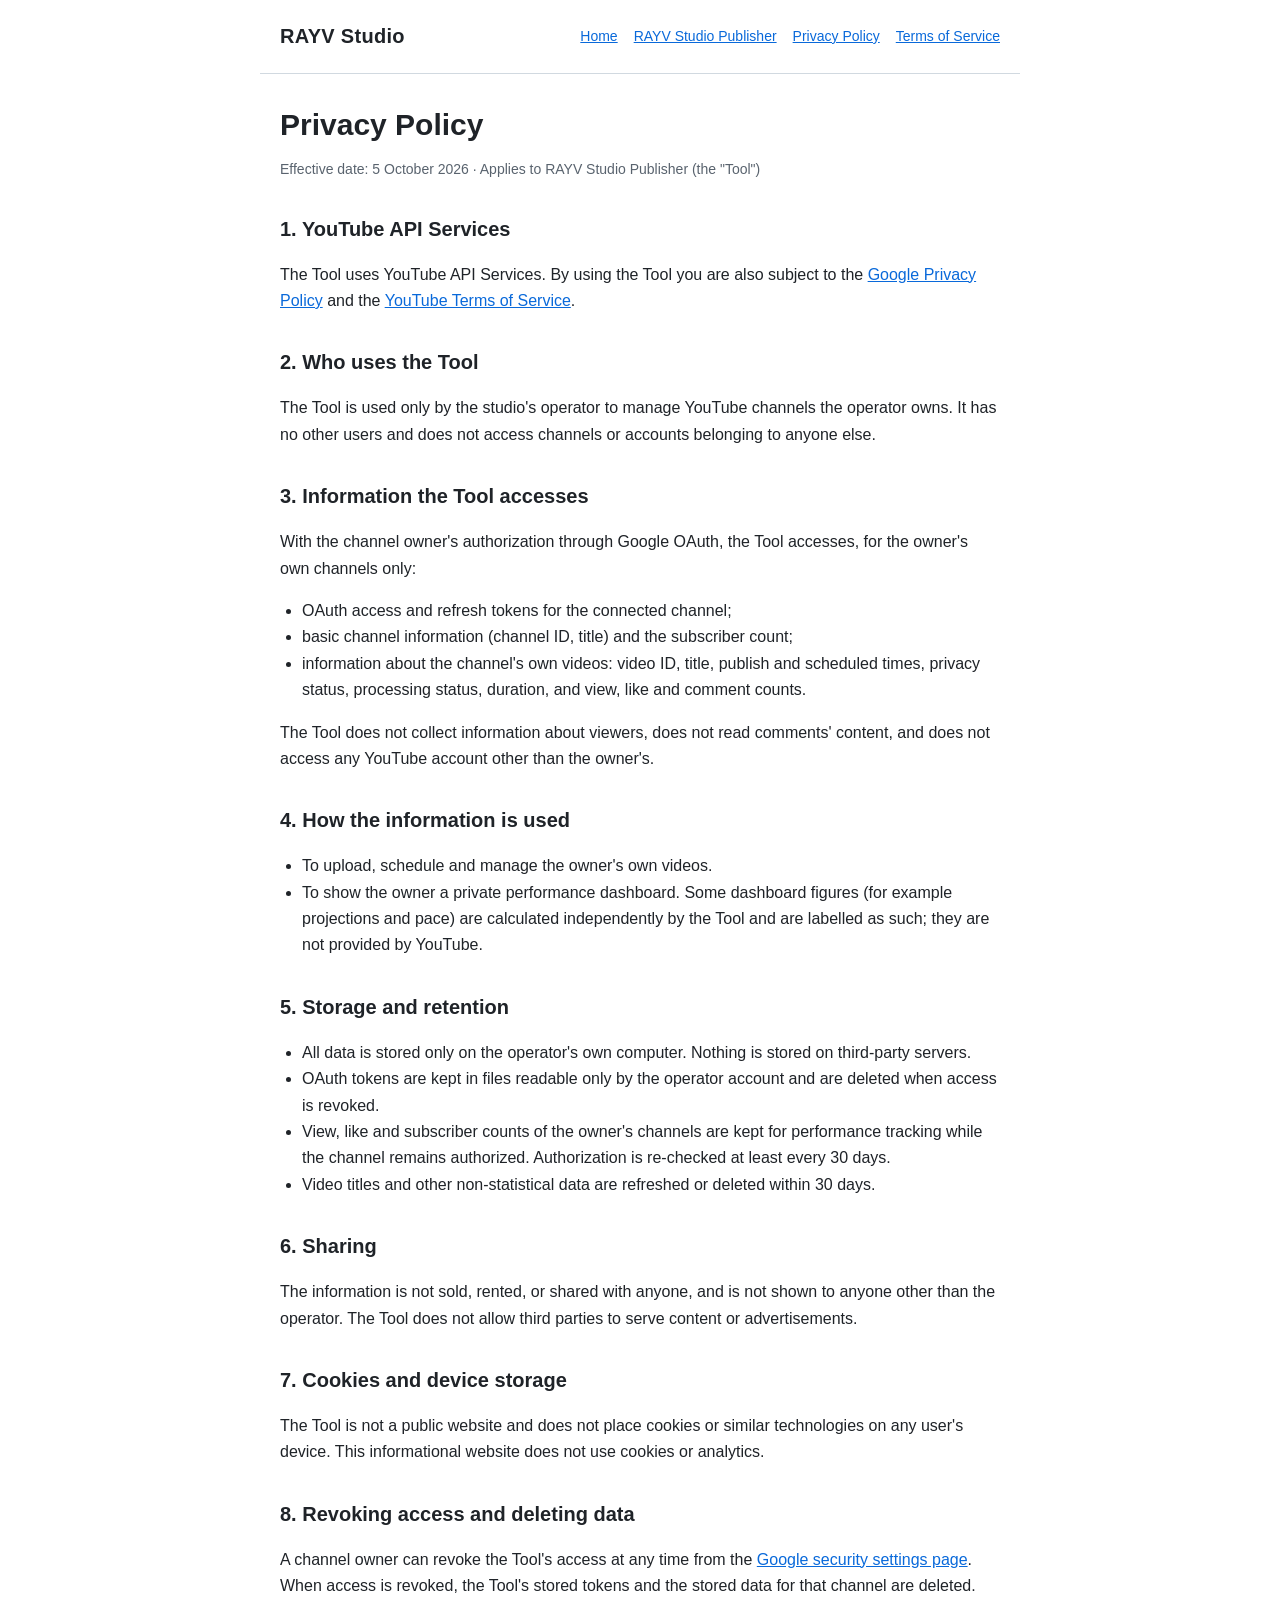
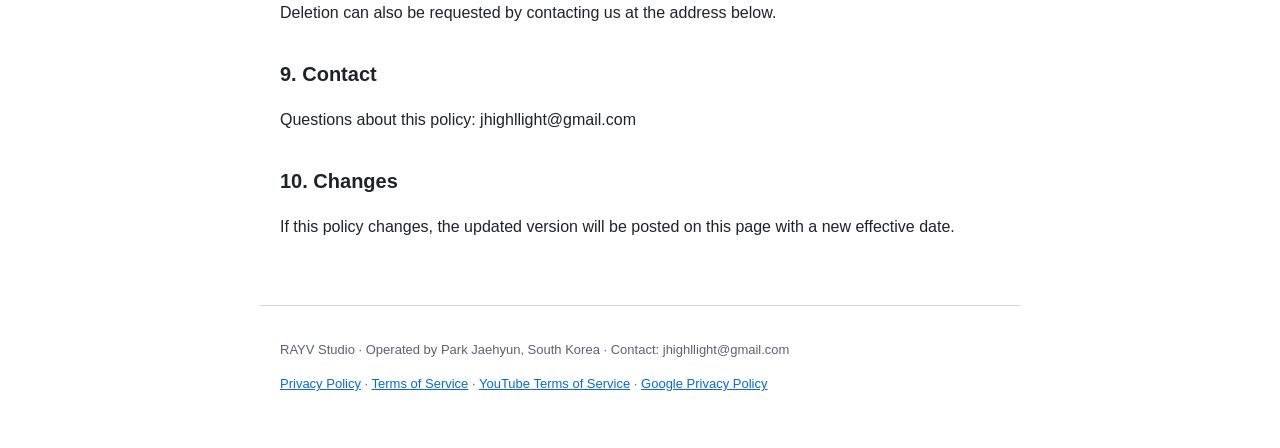
==== privacy.html @ f0af3551 "Add RAYV Studio site with publisher, privacy policy and terms pages Co-Authored-By: Claude Opus 5.5 " ====
<!doctype html>
<html lang="en">
<head>
<meta charset="utf-8">
<meta name="viewport" content="width=device-width, initial-scale=1">
<title>Privacy Policy — RAYV Studio Publisher</title>
<link rel="stylesheet" href="style.css">
</head>
<body>
<header>
  <a class="brand" href="index.html">RAYV Studio</a>
  <nav>
    <a href="index.html">Home</a>
    <a href="publisher.html">RAYV Studio Publisher</a>
    <a href="privacy.html">Privacy Policy</a>
    <a href="terms.html">Terms of Service</a>
  </nav>
</header>
<main>
<h1>Privacy Policy</h1>
<p class="meta">Effective date: 5 October 2026 · Applies to RAYV Studio Publisher (the "Tool")</p>

<h2>1. YouTube API Services</h2>
<p>The Tool uses YouTube API Services. By using the Tool you are also subject to the
<a href="https://www.google.com/policies/privacy" rel="noopener">Google Privacy Policy</a> and the
<a href="https://www.youtube.com/t/terms" rel="noopener">YouTube Terms of Service</a>.</p>

<h2>2. Who uses the Tool</h2>
<p>The Tool is used only by the studio's operator to manage YouTube channels the operator owns. It has no other users
and does not access channels or accounts belonging to anyone else.</p>

<h2>3. Information the Tool accesses</h2>
<p>With the channel owner's authorization through Google OAuth, the Tool accesses, for the owner's own channels only:</p>
<ul>
  <li>OAuth access and refresh tokens for the connected channel;</li>
  <li>basic channel information (channel ID, title) and the subscriber count;</li>
  <li>information about the channel's own videos: video ID, title, publish and scheduled times, privacy status,
      processing status, duration, and view, like and comment counts.</li>
</ul>
<p>The Tool does not collect information about viewers, does not read comments' content, and does not access any
YouTube account other than the owner's.</p>

<h2>4. How the information is used</h2>
<ul>
  <li>To upload, schedule and manage the owner's own videos.</li>
  <li>To show the owner a private performance dashboard. Some dashboard figures (for example projections and
      pace) are calculated independently by the Tool and are labelled as such; they are not provided by YouTube.</li>
</ul>

<h2>5. Storage and retention</h2>
<ul>
  <li>All data is stored only on the operator's own computer. Nothing is stored on third-party servers.</li>
  <li>OAuth tokens are kept in files readable only by the operator account and are deleted when access is revoked.</li>
  <li>View, like and subscriber counts of the owner's channels are kept for performance tracking while the
      channel remains authorized. Authorization is re-checked at least every 30 days.</li>
  <li>Video titles and other non-statistical data are refreshed or deleted within 30 days.</li>
</ul>

<h2>6. Sharing</h2>
<p>The information is not sold, rented, or shared with anyone, and is not shown to anyone other than the operator.
The Tool does not allow third parties to serve content or advertisements.</p>

<h2>7. Cookies and device storage</h2>
<p>The Tool is not a public website and does not place cookies or similar technologies on any user's device.
This informational website does not use cookies or analytics.</p>

<h2>8. Revoking access and deleting data</h2>
<p>A channel owner can revoke the Tool's access at any time from the
<a href="https://security.google.com/settings/security/permissions" rel="noopener">Google security settings page</a>.
When access is revoked, the Tool's stored tokens and the stored data for that channel are deleted.
Deletion can also be requested by contacting us at the address below.</p>

<h2>9. Contact</h2>
<p>Questions about this policy: jhighllight@gmail.com</p>

<h2>10. Changes</h2>
<p>If this policy changes, the updated version will be posted on this page with a new effective date.</p>
</main>
<footer>
  <p>RAYV Studio · Operated by Park Jaehyun, South Korea · Contact: jhighllight@gmail.com</p>
  <p><a href="privacy.html">Privacy Policy</a> · <a href="terms.html">Terms of Service</a> ·
    <a href="https://www.youtube.com/t/terms" rel="noopener">YouTube Terms of Service</a> ·
    <a href="https://www.google.com/policies/privacy" rel="noopener">Google Privacy Policy</a></p>
</footer>
</body>
</html>
---- style.css ----
:root {
  --ink: #1f2328; --muted: #59636e; --line: #d1d9e0; --bg: #ffffff; --soft: #f6f8fa; --accent: #0969da;
}
* { box-sizing: border-box; }
body {
  margin: 0; background: var(--bg); color: var(--ink);
  font: 16px/1.65 -apple-system, BlinkMacSystemFont, "Segoe UI", "Apple SD Gothic Neo", "Noto Sans KR", sans-serif;
}
header, main, footer { max-width: 760px; margin: 0 auto; padding: 0 20px; }
header { display: flex; flex-wrap: wrap; align-items: center; justify-content: space-between; gap: 12px; padding-block: 20px; border-bottom: 1px solid var(--line); }
.brand { font-weight: 800; font-size: 20px; color: var(--ink); text-decoration: none; letter-spacing: .3px; }
nav { display: flex; flex-wrap: wrap; gap: 16px; font-size: 14px; }
nav a, main a, footer a { color: var(--accent); }
main { padding-block: 32px 48px; }
h1 { font-size: 30px; line-height: 1.25; margin: 0 0 12px; }
h2 { font-size: 20px; margin: 32px 0 8px; }
.lead { font-size: 18px; color: var(--muted); }
.card { background: var(--soft); border: 1px solid var(--line); border-radius: 10px; padding: 16px 20px; margin: 20px 0; }
.badge img { width: 210px; max-width: 100%; height: auto; display: block; }
ul { padding-left: 22px; }
table { border-collapse: collapse; width: 100%; font-size: 14px; }
th, td { border: 1px solid var(--line); padding: 8px 10px; text-align: left; vertical-align: top; }
th { background: var(--soft); }
.table-wrap { overflow-x: auto; }
footer { padding-block: 20px 40px; border-top: 1px solid var(--line); font-size: 13px; color: var(--muted); }
.meta { color: var(--muted); font-size: 14px; }
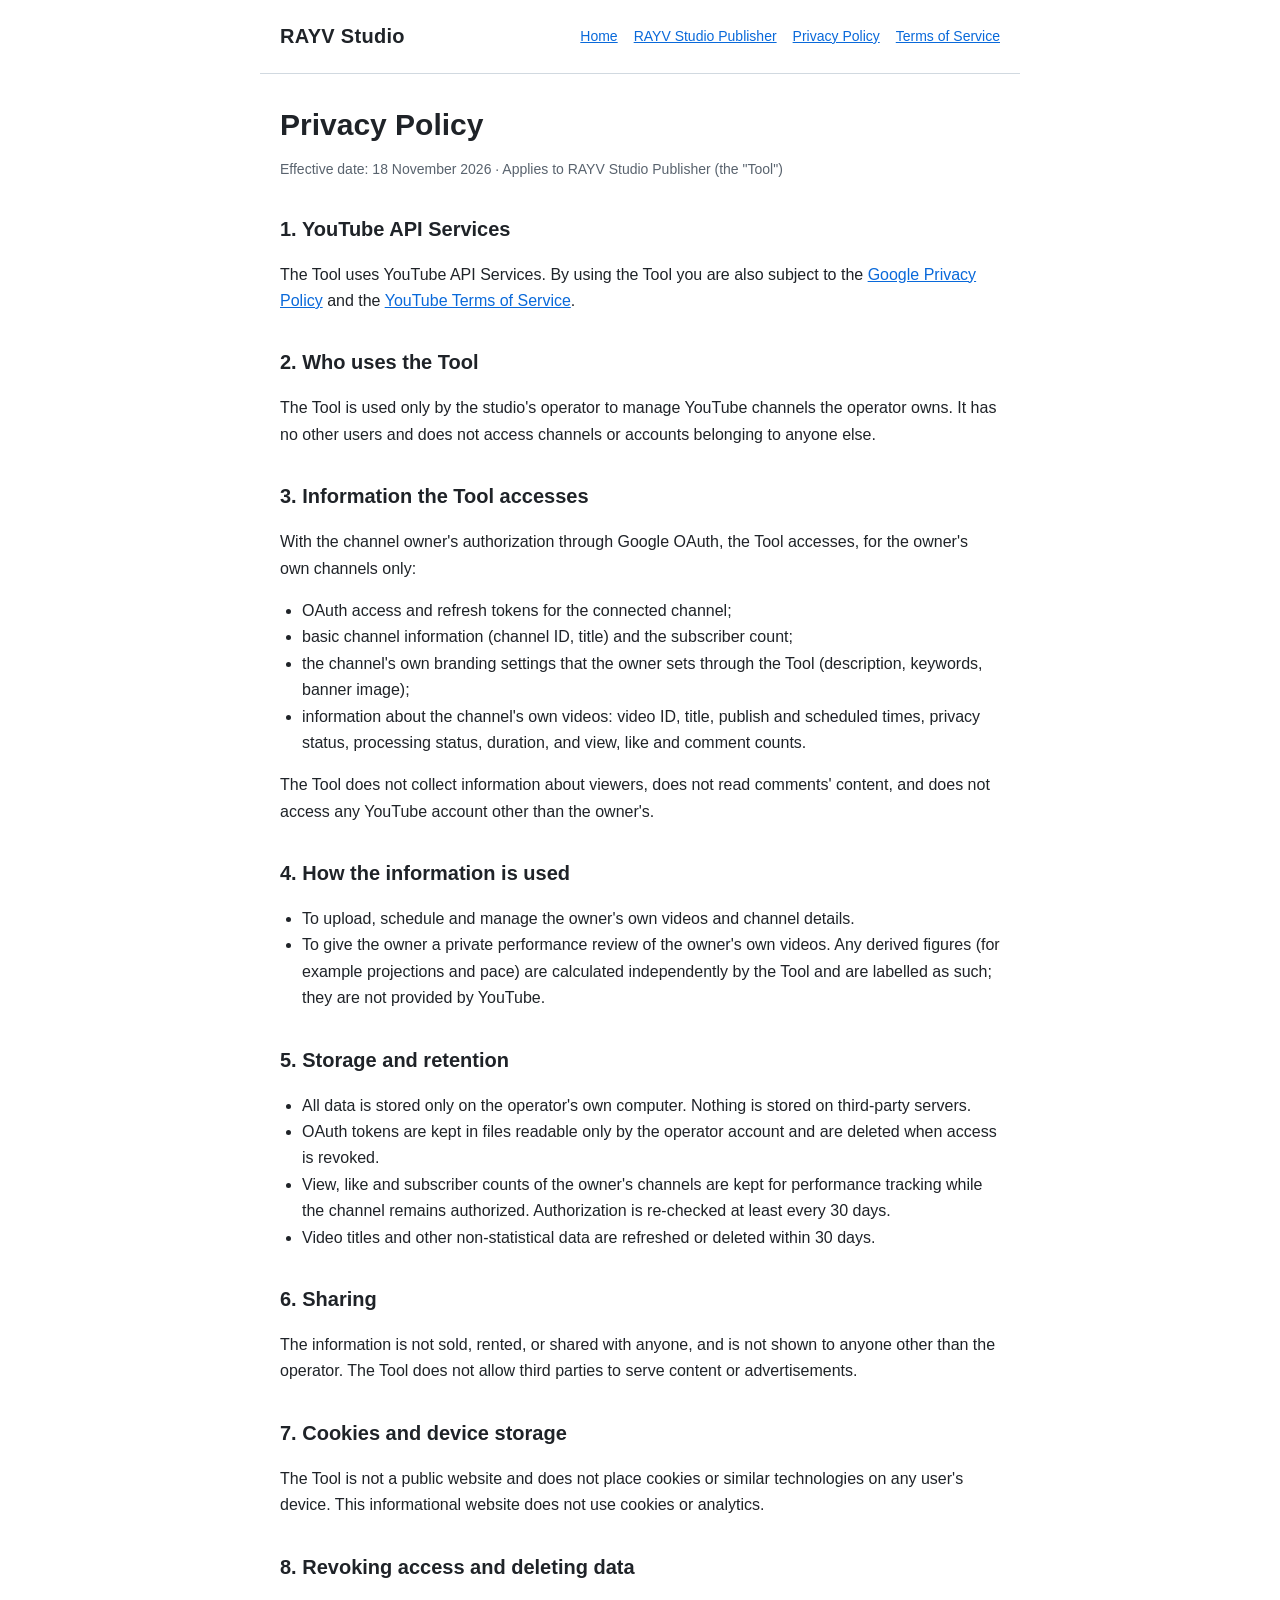
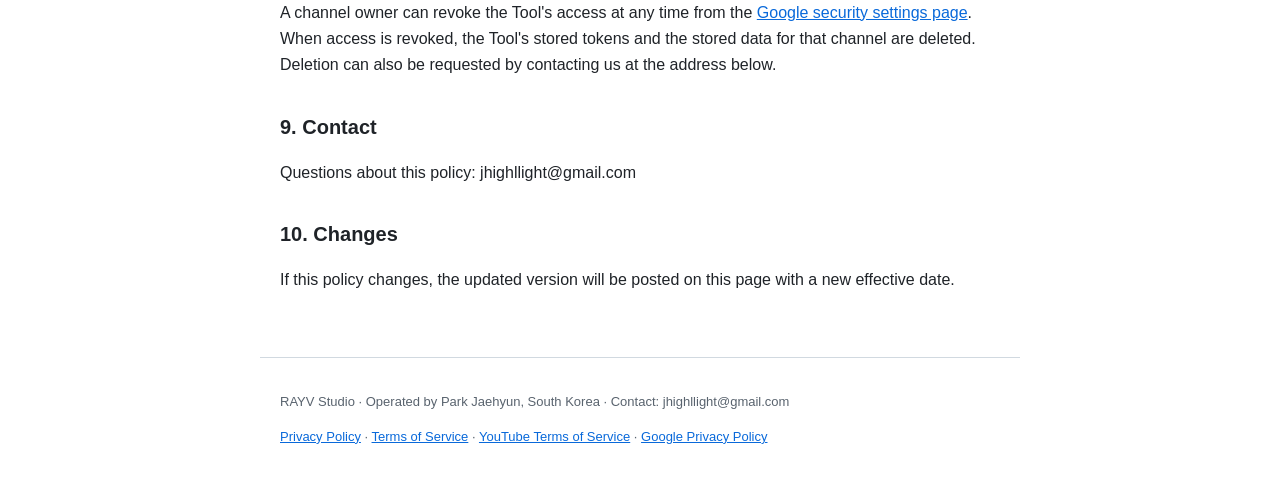
==== commit 5eda783b: "Update publisher pages for twenty channels and current API use List all twenty owned channels, descr" ====
--- a/privacy.html
+++ b/privacy.html
@@ -18,7 +18,7 @@
 </header>
 <main>
 <h1>Privacy Policy</h1>
-<p class="meta">Effective date: 5 October 2026 · Applies to RAYV Studio Publisher (the "Tool")</p>
+<p class="meta">Effective date: 18 November 2026 · Applies to RAYV Studio Publisher (the "Tool")</p>
 
 <h2>1. YouTube API Services</h2>
 <p>The Tool uses YouTube API Services. By using the Tool you are also subject to the
@@ -34,6 +34,7 @@
 <ul>
   <li>OAuth access and refresh tokens for the connected channel;</li>
   <li>basic channel information (channel ID, title) and the subscriber count;</li>
+  <li>the channel's own branding settings that the owner sets through the Tool (description, keywords, banner image);</li>
   <li>information about the channel's own videos: video ID, title, publish and scheduled times, privacy status,
       processing status, duration, and view, like and comment counts.</li>
 </ul>
@@ -42,9 +43,9 @@
 
 <h2>4. How the information is used</h2>
 <ul>
-  <li>To upload, schedule and manage the owner's own videos.</li>
-  <li>To show the owner a private performance dashboard. Some dashboard figures (for example projections and
-      pace) are calculated independently by the Tool and are labelled as such; they are not provided by YouTube.</li>
+  <li>To upload, schedule and manage the owner's own videos and channel details.</li>
+  <li>To give the owner a private performance review of the owner's own videos. Any derived figures (for example
+      projections and pace) are calculated independently by the Tool and are labelled as such; they are not provided by YouTube.</li>
 </ul>
 
 <h2>5. Storage and retention</h2>
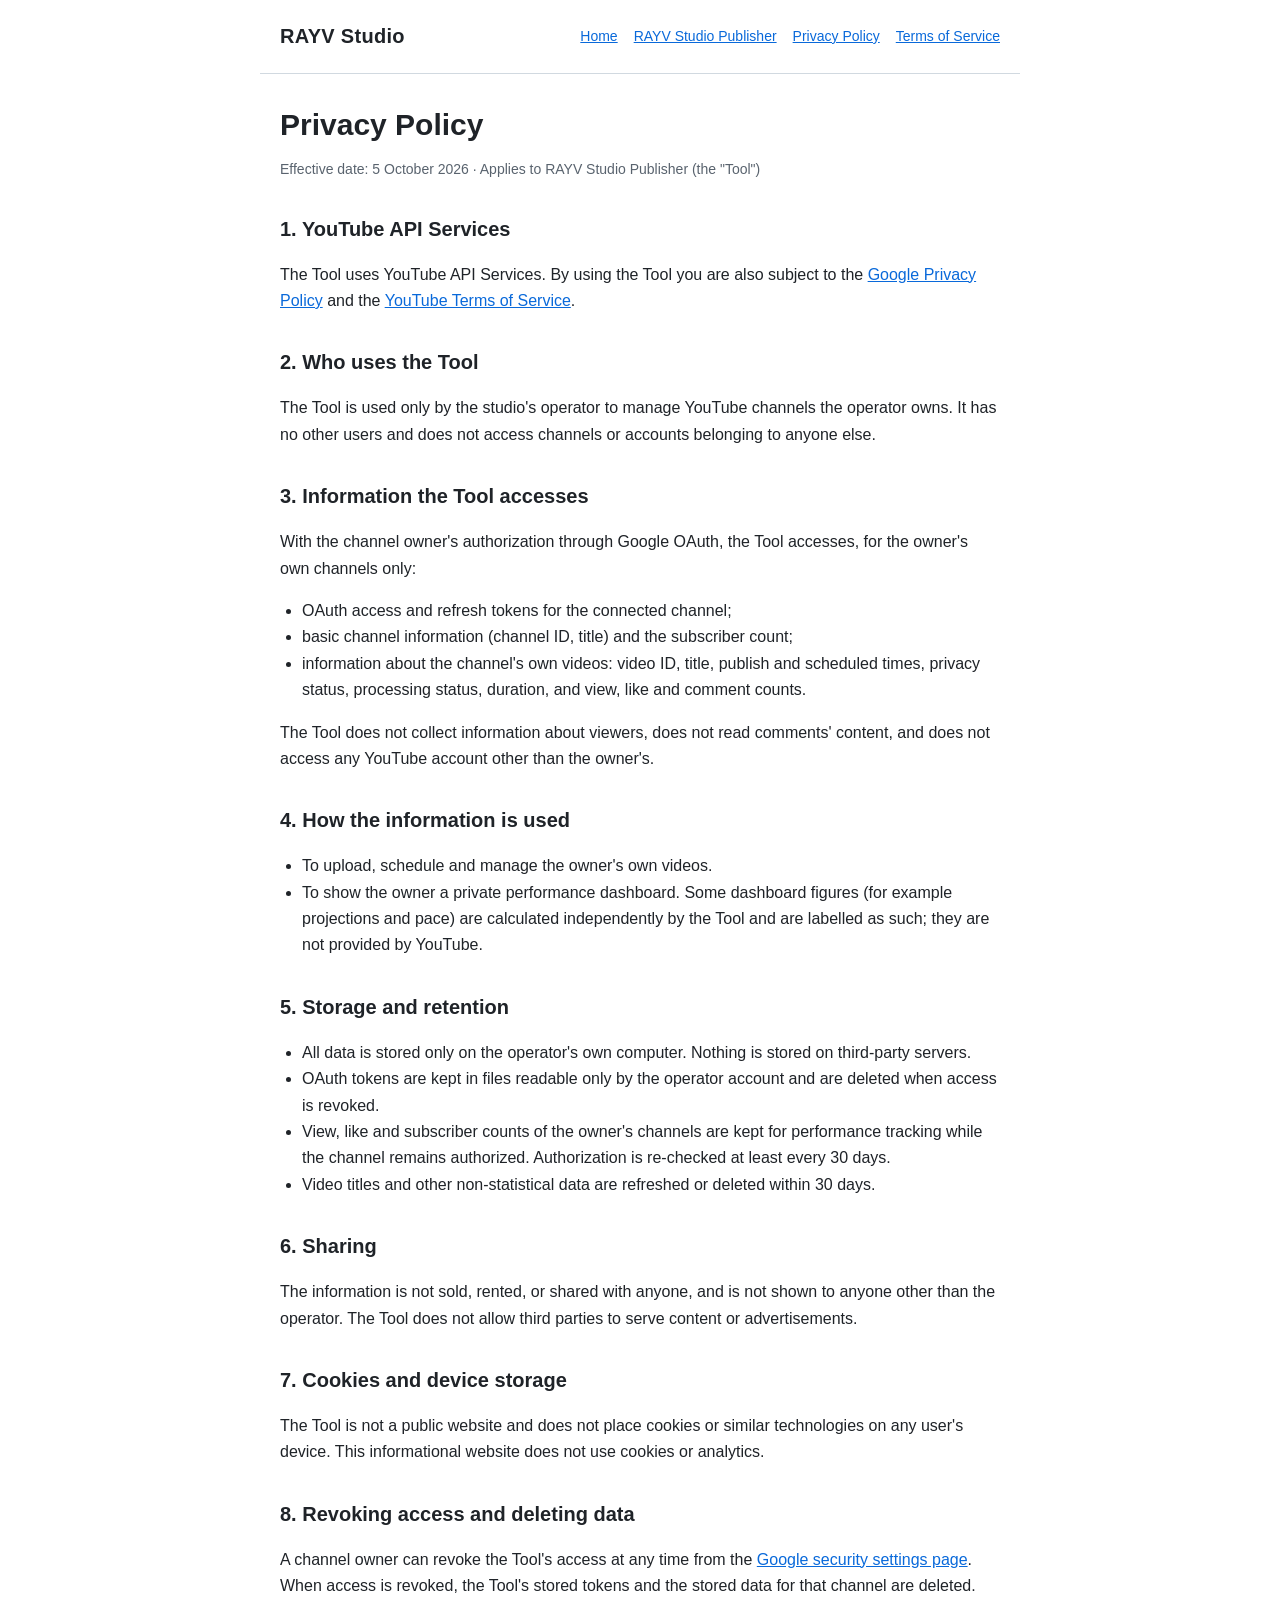
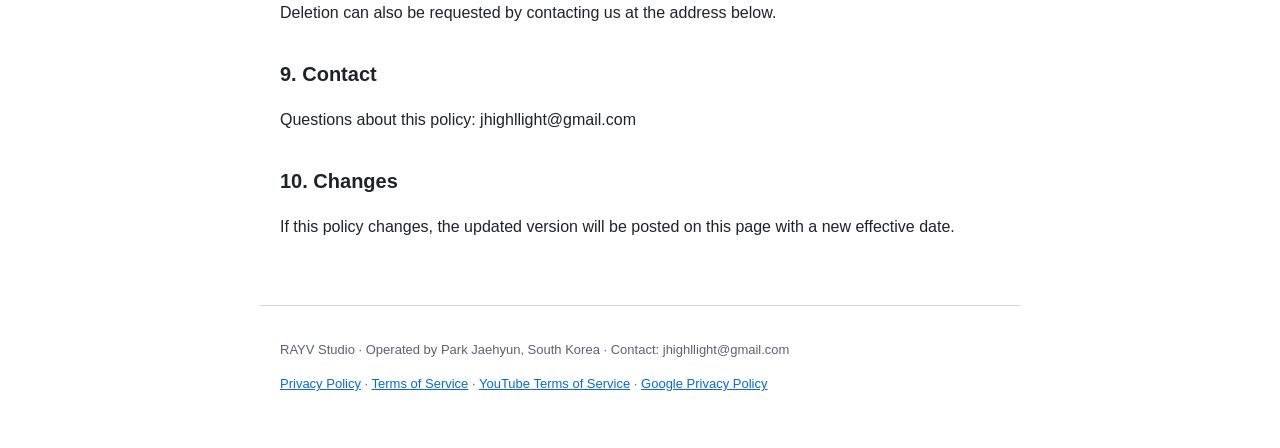
==== commit ccde2b27: "site: sync from saeos-private 2026-11-19" ====
--- a/privacy.html
+++ b/privacy.html
@@ -18,7 +18,7 @@
 </header>
 <main>
 <h1>Privacy Policy</h1>
-<p class="meta">Effective date: 18 November 2026 · Applies to RAYV Studio Publisher (the "Tool")</p>
+<p class="meta">Effective date: 5 October 2026 · Applies to RAYV Studio Publisher (the "Tool")</p>
 
 <h2>1. YouTube API Services</h2>
 <p>The Tool uses YouTube API Services. By using the Tool you are also subject to the
@@ -34,7 +34,6 @@
 <ul>
   <li>OAuth access and refresh tokens for the connected channel;</li>
   <li>basic channel information (channel ID, title) and the subscriber count;</li>
-  <li>the channel's own branding settings that the owner sets through the Tool (description, keywords, banner image);</li>
   <li>information about the channel's own videos: video ID, title, publish and scheduled times, privacy status,
       processing status, duration, and view, like and comment counts.</li>
 </ul>
@@ -43,9 +42,9 @@
 
 <h2>4. How the information is used</h2>
 <ul>
-  <li>To upload, schedule and manage the owner's own videos and channel details.</li>
-  <li>To give the owner a private performance review of the owner's own videos. Any derived figures (for example
-      projections and pace) are calculated independently by the Tool and are labelled as such; they are not provided by YouTube.</li>
+  <li>To upload, schedule and manage the owner's own videos.</li>
+  <li>To show the owner a private performance dashboard. Some dashboard figures (for example projections and
+      pace) are calculated independently by the Tool and are labelled as such; they are not provided by YouTube.</li>
 </ul>
 
 <h2>5. Storage and retention</h2>
